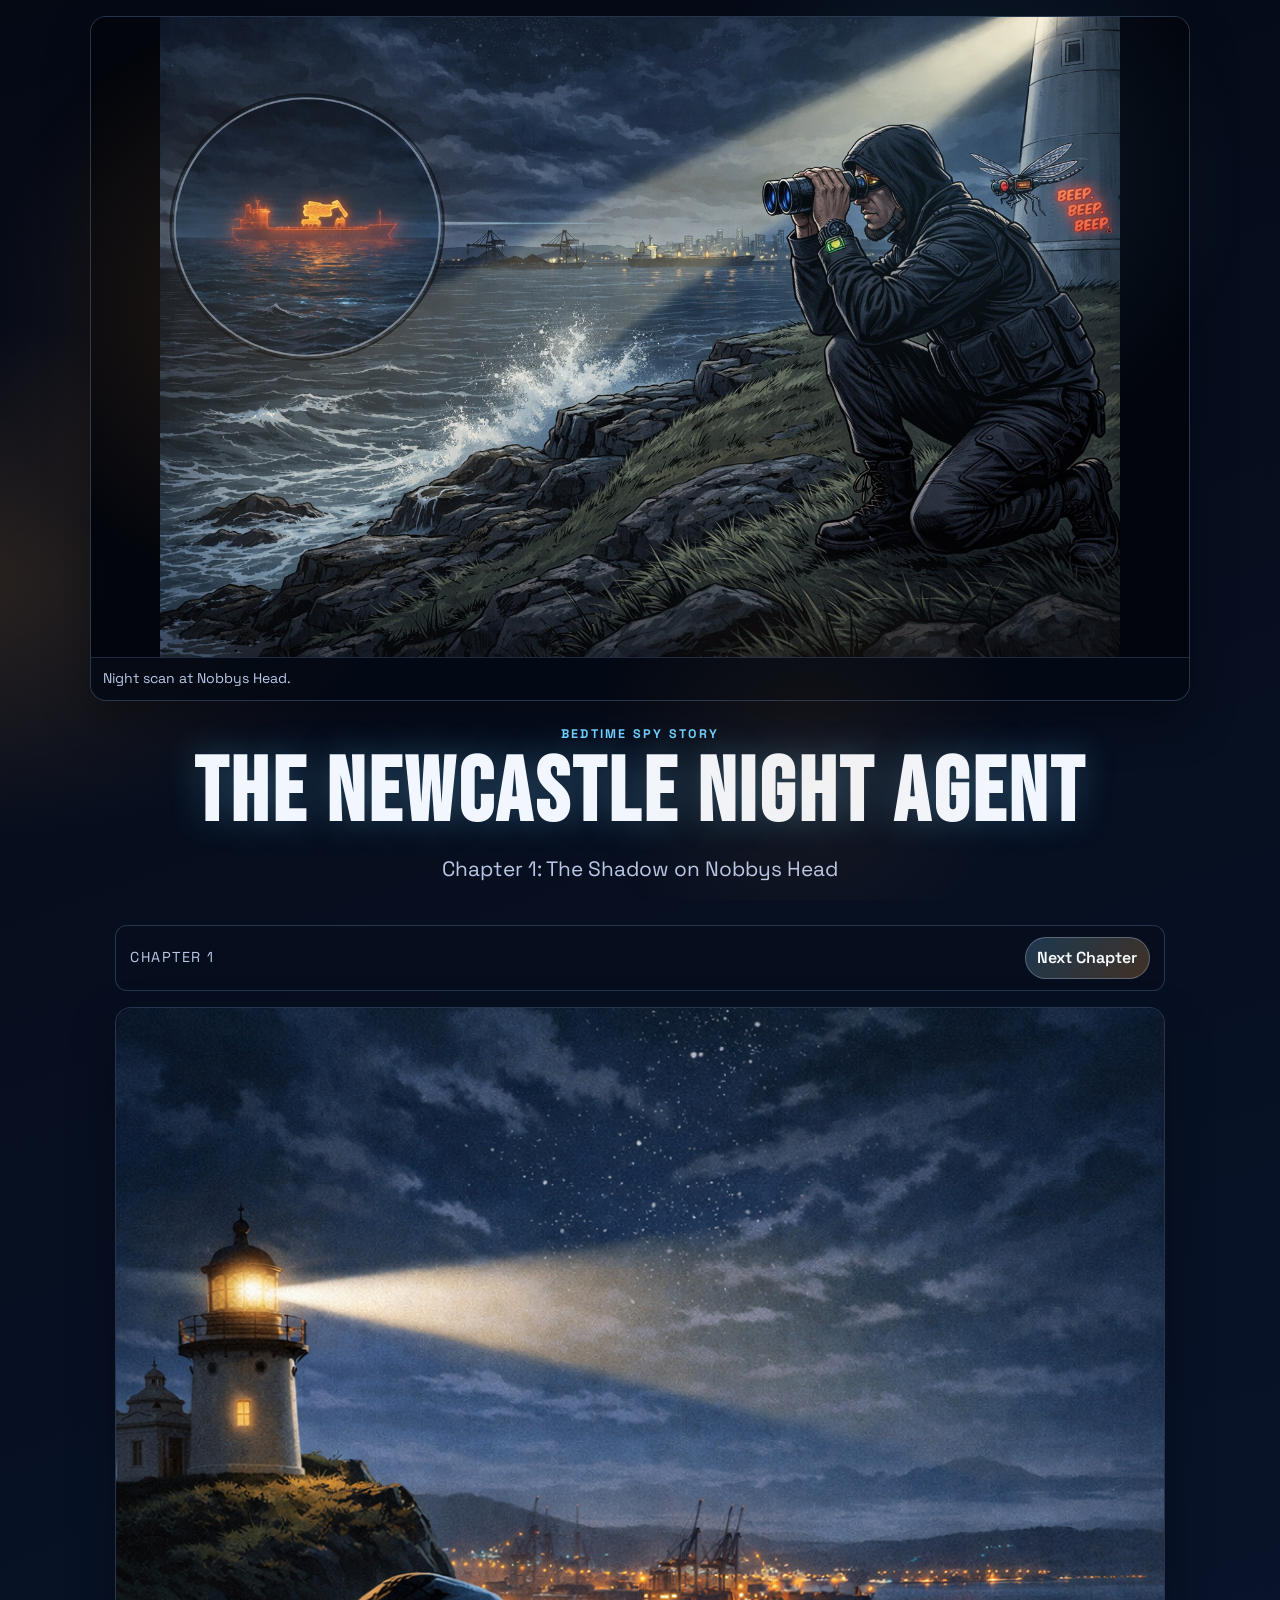
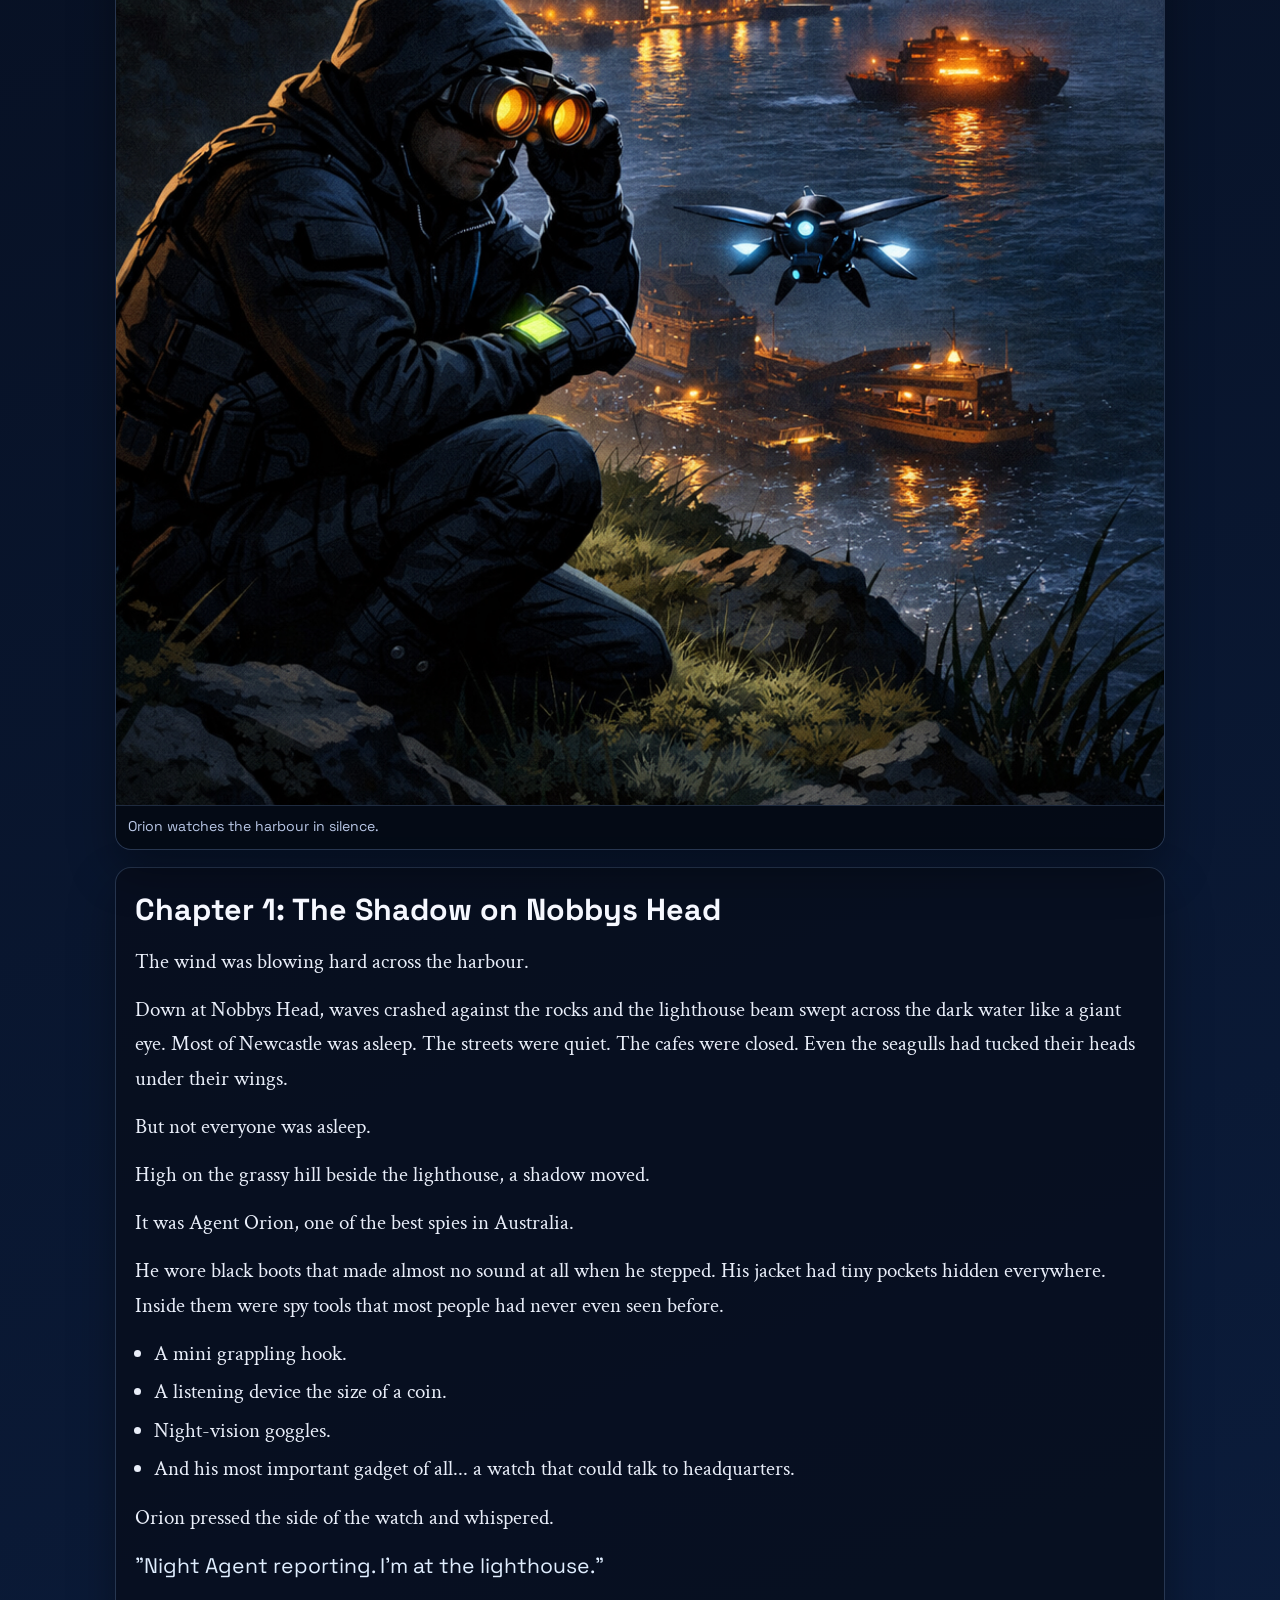
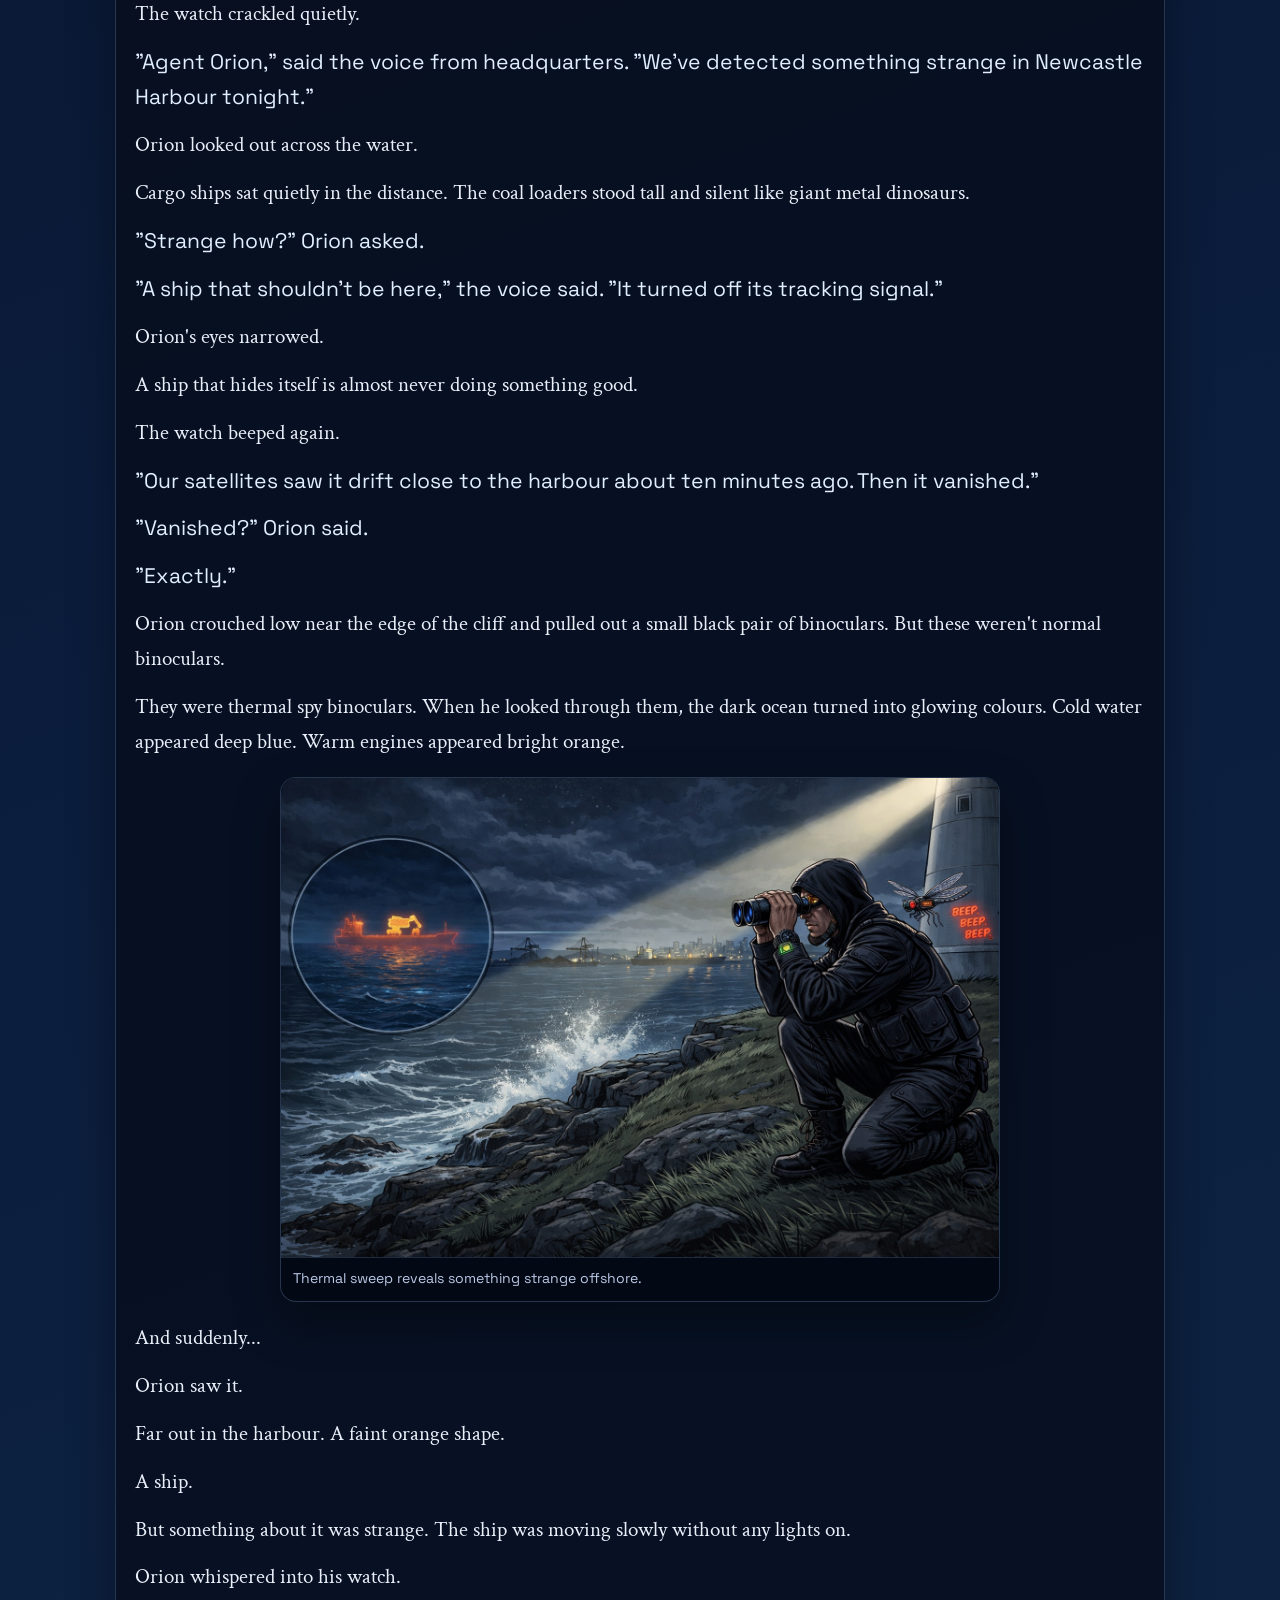
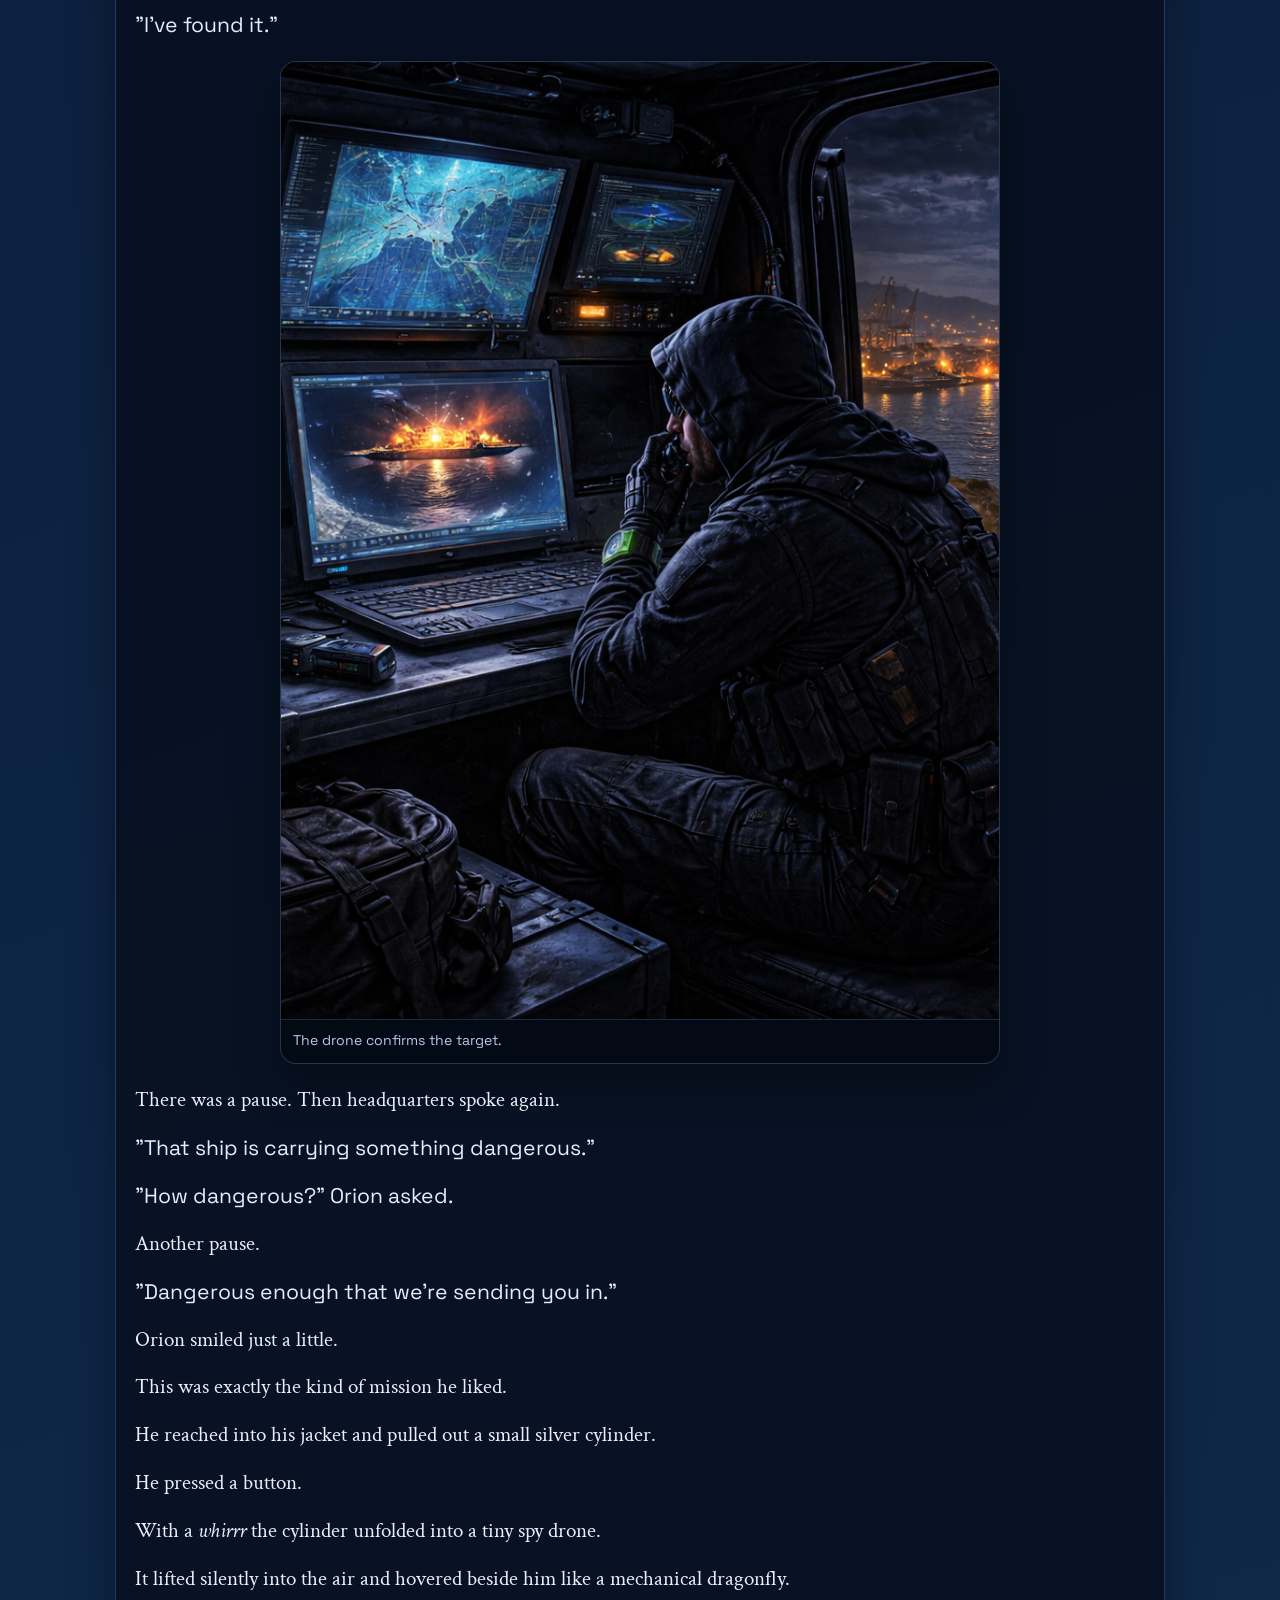
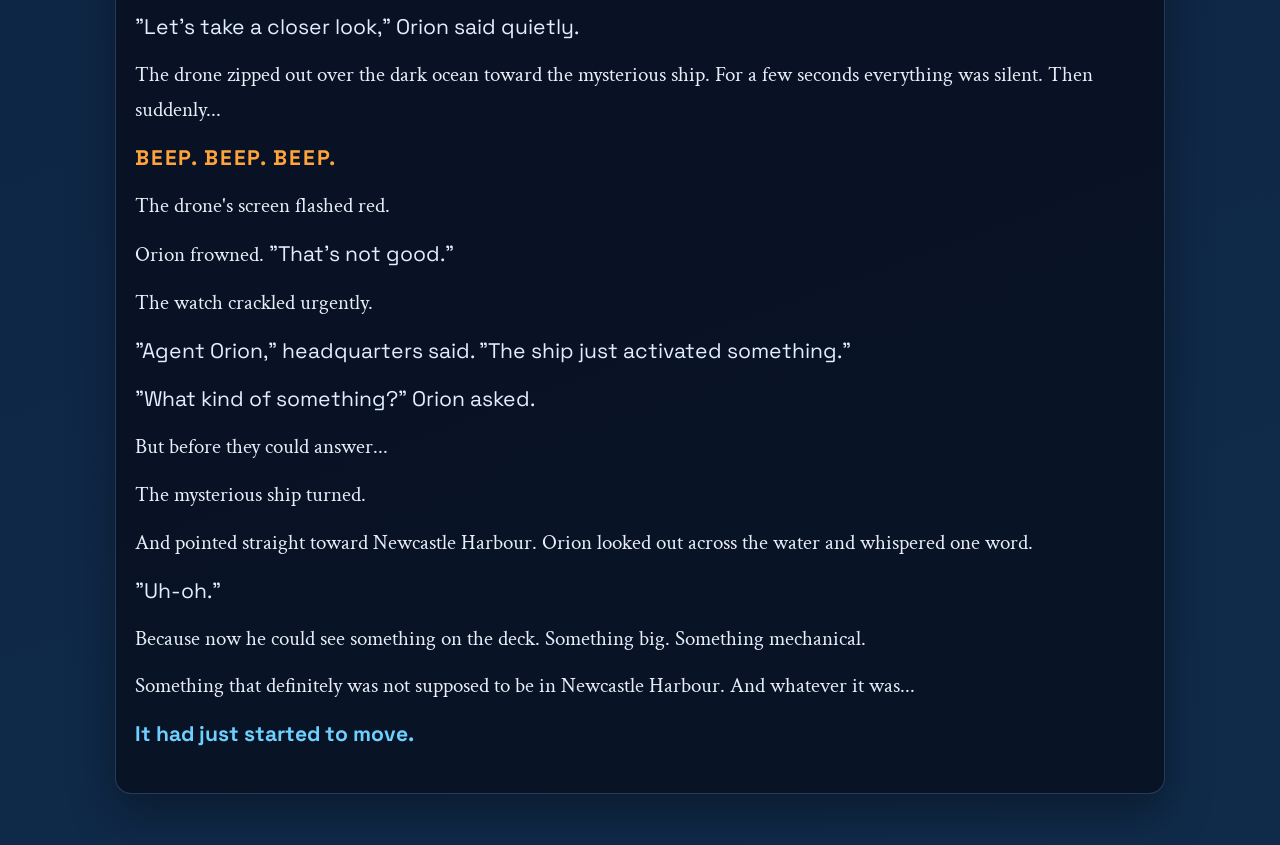
==== index.html @ 4c0b6233 "Build The Newcastle Night Agent chapters 1 and 2 site" ====
<!doctype html>
<html lang="en">
<head>
  <meta charset="UTF-8" />
  <meta name="viewport" content="width=device-width, initial-scale=1.0" />
  <title>The Newcastle Night Agent | Chapter 1</title>
  <meta name="description" content="Chapter 1 of The Newcastle Night Agent: The Shadow on Nobbys Head." />
  <link rel="preconnect" href="https://fonts.googleapis.com" />
  <link rel="preconnect" href="https://fonts.gstatic.com" crossorigin />
  <link href="https://fonts.googleapis.com/css2?family=Bebas+Neue&family=Crimson+Text:wght@400;600&family=Space+Grotesk:wght@400;600;700&display=swap" rel="stylesheet" />
  <link rel="stylesheet" href="styles.css" />
</head>
<body>
  <div class="ambient-glow" aria-hidden="true"></div>

  <section class="hero-image-shell" aria-label="Chapter 1 hero artwork">
    <figure class="story-image-frame hero-image-frame story-image-natural">
      <img src="images/chapter-1-hero.jpg" alt="Agent Orion scans Newcastle Harbour from the shoreline while a spy drone alerts him to a hidden ship." loading="eager" />
      <figcaption class="image-caption">Night scan at Nobbys Head.</figcaption>
    </figure>
  </section>

  <header class="hero">
    <p class="series-tag">Bedtime Spy Story</p>
    <h1>The Newcastle Night Agent</h1>
    <p class="subtitle">Chapter 1: The Shadow on Nobbys Head</p>
  </header>

  <main class="story-shell">
    <nav class="chapter-nav" aria-label="Chapter navigation">
      <span class="chapter-nav-label">Chapter 1</span>
      <a class="chapter-link" href="chapter-2.html">Next Chapter</a>
    </nav>

    <section class="chapter-images chapter-images-top" aria-label="Chapter 1 artwork">
      <figure class="story-image-frame">
        <img src="images/chapter-1-image-1.jpg" alt="Agent Orion watches Newcastle Harbour at night from a rooftop." loading="eager" />
        <figcaption class="image-caption">Orion watches the harbour in silence.</figcaption>
      </figure>
    </section>

    <article class="chapter-text">
      <h2>Chapter 1: The Shadow on Nobbys Head</h2>

      <p>The wind was blowing hard across the harbour.</p>

      <p>Down at Nobbys Head, waves crashed against the rocks and the lighthouse beam swept across the dark water like a giant eye. Most of Newcastle was asleep. The streets were quiet. The cafes were closed. Even the seagulls had tucked their heads under their wings.</p>

      <p>But not everyone was asleep.</p>

      <p>High on the grassy hill beside the lighthouse, a shadow moved.</p>

      <p>It was Agent Orion, one of the best spies in Australia.</p>

      <p>He wore black boots that made almost no sound at all when he stepped. His jacket had tiny pockets hidden everywhere. Inside them were spy tools that most people had never even seen before.</p>

      <ul>
        <li>A mini grappling hook.</li>
        <li>A listening device the size of a coin.</li>
        <li>Night-vision goggles.</li>
        <li>And his most important gadget of all... a watch that could talk to headquarters.</li>
      </ul>

      <p>Orion pressed the side of the watch and whispered.</p>

      <p class="dialogue">"Night Agent reporting. I'm at the lighthouse."</p>

      <p>The watch crackled quietly.</p>

      <p class="dialogue">"Agent Orion," said the voice from headquarters. "We've detected something strange in Newcastle Harbour tonight."</p>

      <p>Orion looked out across the water.</p>

      <p>Cargo ships sat quietly in the distance. The coal loaders stood tall and silent like giant metal dinosaurs.</p>

      <p class="dialogue">"Strange how?" Orion asked.</p>

      <p class="dialogue">"A ship that shouldn't be here," the voice said. "It turned off its tracking signal."</p>

      <p>Orion's eyes narrowed.</p>

      <p>A ship that hides itself is almost never doing something good.</p>

      <p>The watch beeped again.</p>

      <p class="dialogue">"Our satellites saw it drift close to the harbour about ten minutes ago. Then it vanished."</p>

      <p class="dialogue">"Vanished?" Orion said.</p>

      <p class="dialogue">"Exactly."</p>

      <p>Orion crouched low near the edge of the cliff and pulled out a small black pair of binoculars. But these weren't normal binoculars.</p>

      <p>They were thermal spy binoculars. When he looked through them, the dark ocean turned into glowing colours. Cold water appeared deep blue. Warm engines appeared bright orange.</p>

      <figure class="story-image-frame inline-story-image story-image-natural">
        <img src="images/chapter-1-hero.jpg" alt="Thermal watch over dark water as Agent Orion tracks a hidden ship." loading="lazy" />
        <figcaption class="image-caption">Thermal sweep reveals something strange offshore.</figcaption>
      </figure>

      <p>And suddenly...</p>

      <p>Orion saw it.</p>

      <p>Far out in the harbour. A faint orange shape.</p>

      <p>A ship.</p>

      <p>But something about it was strange. The ship was moving slowly without any lights on.</p>

      <p>Orion whispered into his watch.</p>

      <p class="dialogue">"I've found it."</p>

      <figure class="story-image-frame inline-story-image">
        <img src="images/chapter-1-image-2.jpg" alt="Agent Orion at Nobbys lighthouse with spy drone above Newcastle Harbour." loading="lazy" />
        <figcaption class="image-caption">The drone confirms the target.</figcaption>
      </figure>

      <p>There was a pause. Then headquarters spoke again.</p>

      <p class="dialogue">"That ship is carrying something dangerous."</p>

      <p class="dialogue">"How dangerous?" Orion asked.</p>

      <p>Another pause.</p>

      <p class="dialogue">"Dangerous enough that we're sending you in."</p>

      <p>Orion smiled just a little.</p>

      <p>This was exactly the kind of mission he liked.</p>

      <p>He reached into his jacket and pulled out a small silver cylinder.</p>

      <p>He pressed a button.</p>

      <p>With a <em>whirrr</em> the cylinder unfolded into a tiny spy drone.</p>

      <p>It lifted silently into the air and hovered beside him like a mechanical dragonfly.</p>

      <p class="dialogue">"Let's take a closer look," Orion said quietly.</p>

      <p>The drone zipped out over the dark ocean toward the mysterious ship. For a few seconds everything was silent. Then suddenly...</p>

      <p class="alarm">BEEP. BEEP. BEEP.</p>

      <p>The drone's screen flashed red.</p>

      <p>Orion frowned. <span class="dialogue-inline">"That's not good."</span></p>

      <p>The watch crackled urgently.</p>

      <p class="dialogue">"Agent Orion," headquarters said. "The ship just activated something."</p>

      <p class="dialogue">"What kind of something?" Orion asked.</p>

      <p>But before they could answer...</p>

      <p>The mysterious ship turned.</p>

      <p>And pointed straight toward Newcastle Harbour. Orion looked out across the water and whispered one word.</p>

      <p class="dialogue-inline">"Uh-oh."</p>

      <p>Because now he could see something on the deck. Something big. Something mechanical.</p>

      <p>Something that definitely was not supposed to be in Newcastle Harbour. And whatever it was...</p>

      <p class="cliffhanger">It had just started to move.</p>
    </article>
  </main>
</body>
</html>
---- styles.css ----
:root {
  --bg-night-0: #050914;
  --bg-night-1: #0b1c3b;
  --bg-night-2: #102b4a;
  --text-primary: #e9eef9;
  --text-secondary: #bac8e7;
  --accent-warm: #ffa43b;
  --accent-cool: #6fd0ff;
  --panel: rgba(7, 14, 28, 0.78);
  --panel-border: rgba(154, 194, 255, 0.22);
  --shadow: 0 20px 45px rgba(0, 0, 0, 0.35);
}

* {
  box-sizing: border-box;
}

body {
  margin: 0;
  min-height: 100vh;
  font-family: "Crimson Text", Georgia, serif;
  color: var(--text-primary);
  background:
    radial-gradient(1300px 600px at 82% -10%, rgba(111, 208, 255, 0.2), transparent 55%),
    radial-gradient(900px 500px at -5% 8%, rgba(255, 164, 59, 0.15), transparent 52%),
    linear-gradient(160deg, var(--bg-night-0) 0%, var(--bg-night-1) 48%, var(--bg-night-2) 100%);
  line-height: 1.65;
}

.ambient-glow {
  position: fixed;
  inset: 0;
  pointer-events: none;
  background-image: radial-gradient(circle at 22% 34%, rgba(255, 164, 59, 0.14), transparent 26%),
    radial-gradient(circle at 75% 20%, rgba(111, 208, 255, 0.12), transparent 24%),
    radial-gradient(circle at 63% 85%, rgba(255, 164, 59, 0.07), transparent 20%);
  animation: pulse 12s ease-in-out infinite alternate;
}

.hero {
  padding: 1.4rem 1.2rem 2.4rem;
  text-align: center;
}

.hero-image-shell {
  width: min(1100px, calc(100% - 1.4rem));
  margin: 1rem auto 0;
}

.hero-image-frame img {
  max-height: 72vh;
}

.series-tag {
  margin: 0;
  font-family: "Space Grotesk", sans-serif;
  text-transform: uppercase;
  letter-spacing: 0.18em;
  font-weight: 700;
  color: var(--accent-cool);
  font-size: 0.78rem;
}

h1 {
  margin: 0.5rem 0 0;
  font-family: "Bebas Neue", "Impact", sans-serif;
  letter-spacing: 0.04em;
  font-size: clamp(2.6rem, 8vw, 5.6rem);
  line-height: 0.95;
  color: #f2f7ff;
  text-shadow: 0 0 35px rgba(111, 208, 255, 0.3);
}

.subtitle {
  margin: 0.9rem 0 0;
  font-family: "Space Grotesk", sans-serif;
  color: var(--text-secondary);
  font-size: clamp(1rem, 2.2vw, 1.3rem);
}

.story-shell {
  width: min(1050px, calc(100% - 1.4rem));
  margin: 0 auto 3.2rem;
}

.chapter-nav {
  display: flex;
  justify-content: space-between;
  align-items: center;
  gap: 0.8rem;
  margin-bottom: 1rem;
  padding: 0.7rem 0.9rem;
  border-radius: 12px;
  background: rgba(7, 14, 28, 0.62);
  border: 1px solid var(--panel-border);
}

.chapter-nav-label {
  font-family: "Space Grotesk", sans-serif;
  font-size: 0.9rem;
  text-transform: uppercase;
  letter-spacing: 0.1em;
  color: var(--text-secondary);
}

.chapter-link {
  font-family: "Space Grotesk", sans-serif;
  font-weight: 600;
  text-decoration: none;
  color: #f7fbff;
  background: linear-gradient(135deg, rgba(111, 208, 255, 0.22), rgba(255, 164, 59, 0.24));
  border: 1px solid rgba(200, 225, 255, 0.3);
  padding: 0.42rem 0.72rem;
  border-radius: 999px;
}

.chapter-link:hover {
  filter: brightness(1.08);
}

.chapter-images {
  display: grid;
  grid-template-columns: repeat(2, minmax(0, 1fr));
  gap: 1rem;
  margin-bottom: 1.1rem;
}

.chapter-images-top {
  grid-template-columns: 1fr;
}

.story-image-frame {
  margin: 0;
  background: var(--panel);
  border: 1px solid var(--panel-border);
  border-radius: 16px;
  box-shadow: var(--shadow);
  overflow: hidden;
}

.story-image-frame img {
  width: 100%;
  display: block;
  object-fit: cover;
  aspect-ratio: 3 / 4;
  transition: transform 0.9s ease;
}

.story-image-frame:hover img {
  transform: scale(1.03);
}

.inline-story-image {
  width: min(720px, 100%);
  margin: 1.1rem auto 1.2rem;
}

.story-image-natural img {
  aspect-ratio: auto;
  object-fit: contain;
  max-height: 640px;
  background: rgba(2, 5, 12, 0.9);
}

.image-caption {
  margin: 0;
  padding: 0.55rem 0.75rem 0.65rem;
  font-family: "Space Grotesk", sans-serif;
  font-size: 0.88rem;
  color: var(--text-secondary);
  border-top: 1px solid rgba(154, 194, 255, 0.18);
  background: rgba(3, 8, 16, 0.6);
}

.chapter-text {
  padding: 1.5rem 1.2rem 1.7rem;
  border-radius: 16px;
  background: var(--panel);
  border: 1px solid var(--panel-border);
  box-shadow: var(--shadow);
}

.chapter-text h2 {
  margin: 0 0 1rem;
  font-family: "Space Grotesk", sans-serif;
  font-size: clamp(1.3rem, 4vw, 1.9rem);
  line-height: 1.2;
  color: #f6f8ff;
}

.chapter-text p {
  margin: 0 0 0.82rem;
  font-size: clamp(1.12rem, 2.6vw, 1.32rem);
}

.chapter-text ul {
  margin: 0.2rem 0 0.9rem 1.15rem;
  padding: 0;
}

.chapter-text li {
  margin-bottom: 0.22rem;
  font-size: clamp(1.12rem, 2.6vw, 1.32rem);
}

.dialogue,
.dialogue-inline {
  font-family: "Space Grotesk", sans-serif;
  color: #e0eeff;
}

.alarm {
  font-family: "Space Grotesk", sans-serif;
  font-weight: 700;
  letter-spacing: 0.08em;
  color: var(--accent-warm);
}

.cliffhanger {
  font-family: "Space Grotesk", sans-serif;
  font-weight: 700;
  color: var(--accent-cool);
}

@keyframes pulse {
  from {
    opacity: 0.56;
  }
  to {
    opacity: 0.84;
  }
}

@media (max-width: 840px) {
  .hero {
    padding-top: 1.1rem;
  }

  .chapter-images {
    grid-template-columns: 1fr;
  }

  .inline-story-image {
    width: 100%;
  }

  .story-shell {
    width: min(760px, calc(100% - 1rem));
  }

  .hero-image-shell {
    width: min(760px, calc(100% - 1rem));
    margin-top: 0.8rem;
  }

  .chapter-nav {
    padding: 0.62rem 0.74rem;
  }

  .chapter-link {
    padding: 0.36rem 0.62rem;
    font-size: 0.95rem;
  }
}
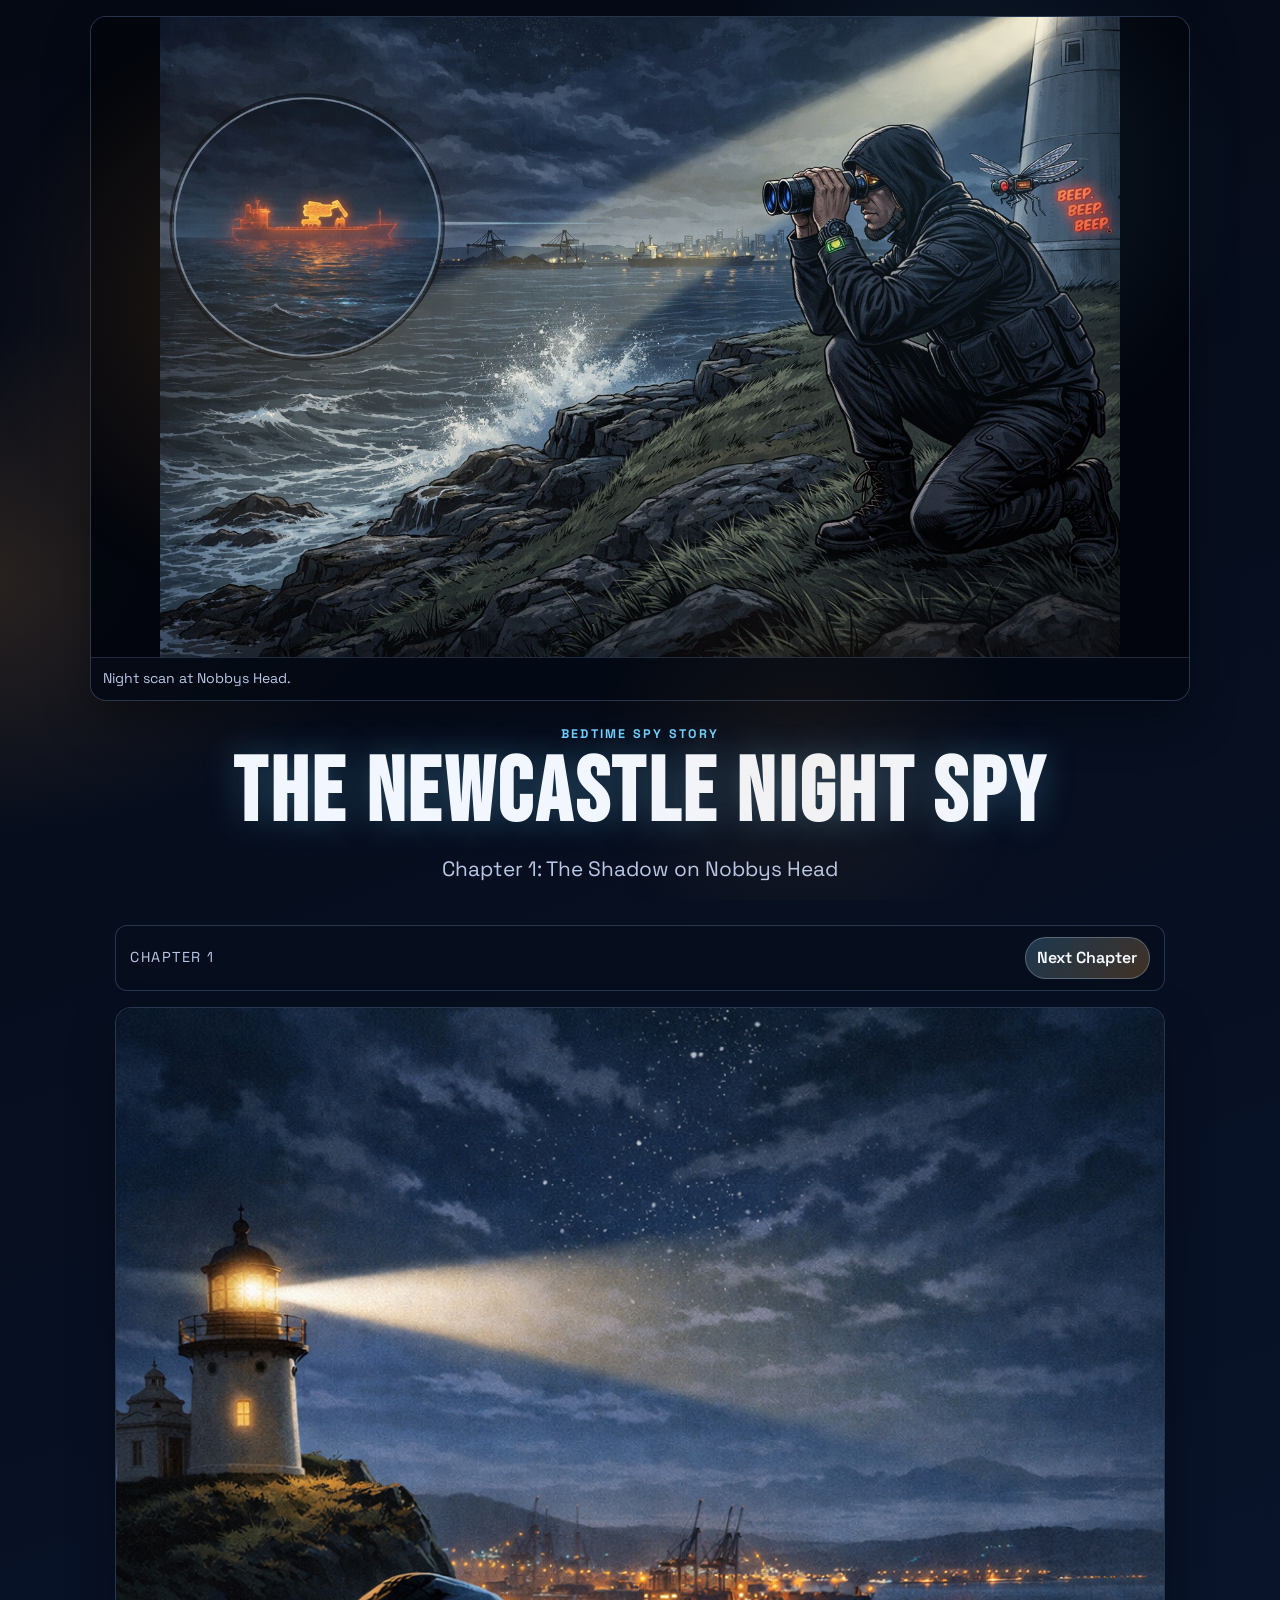
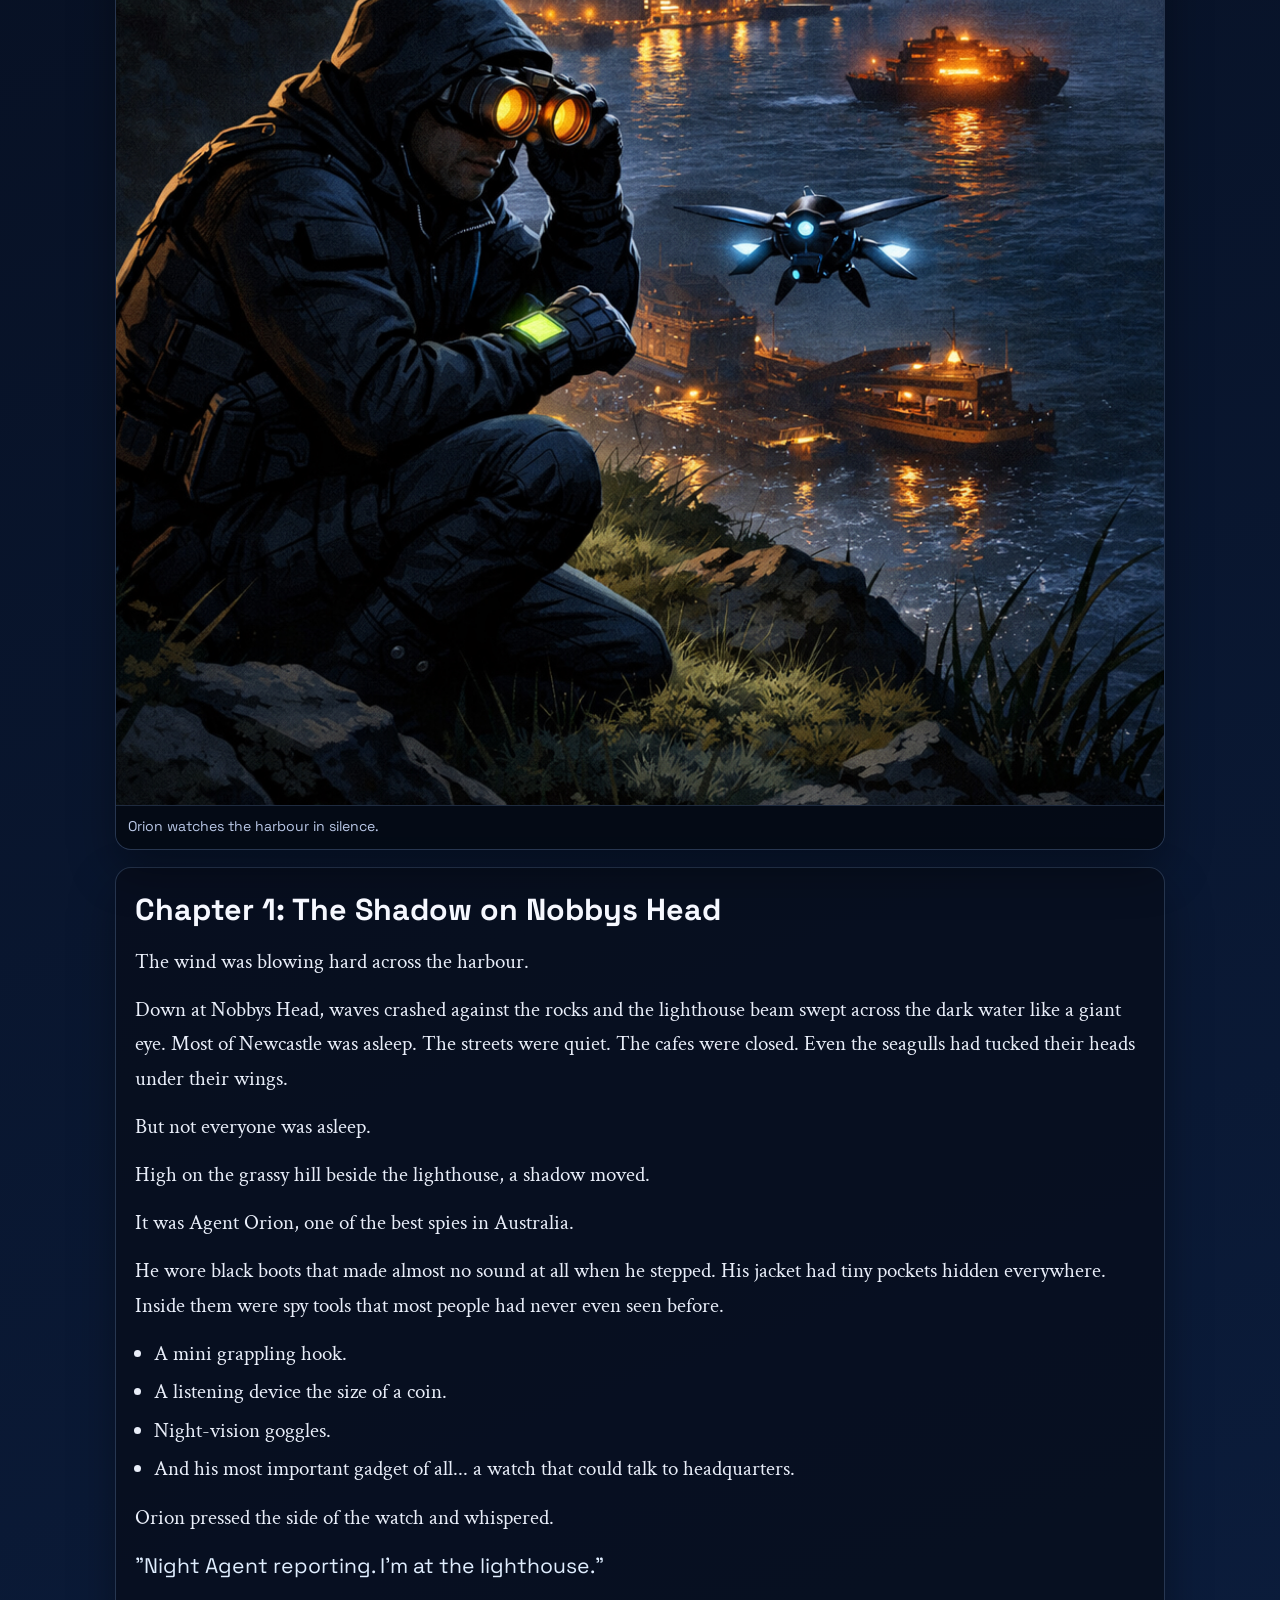
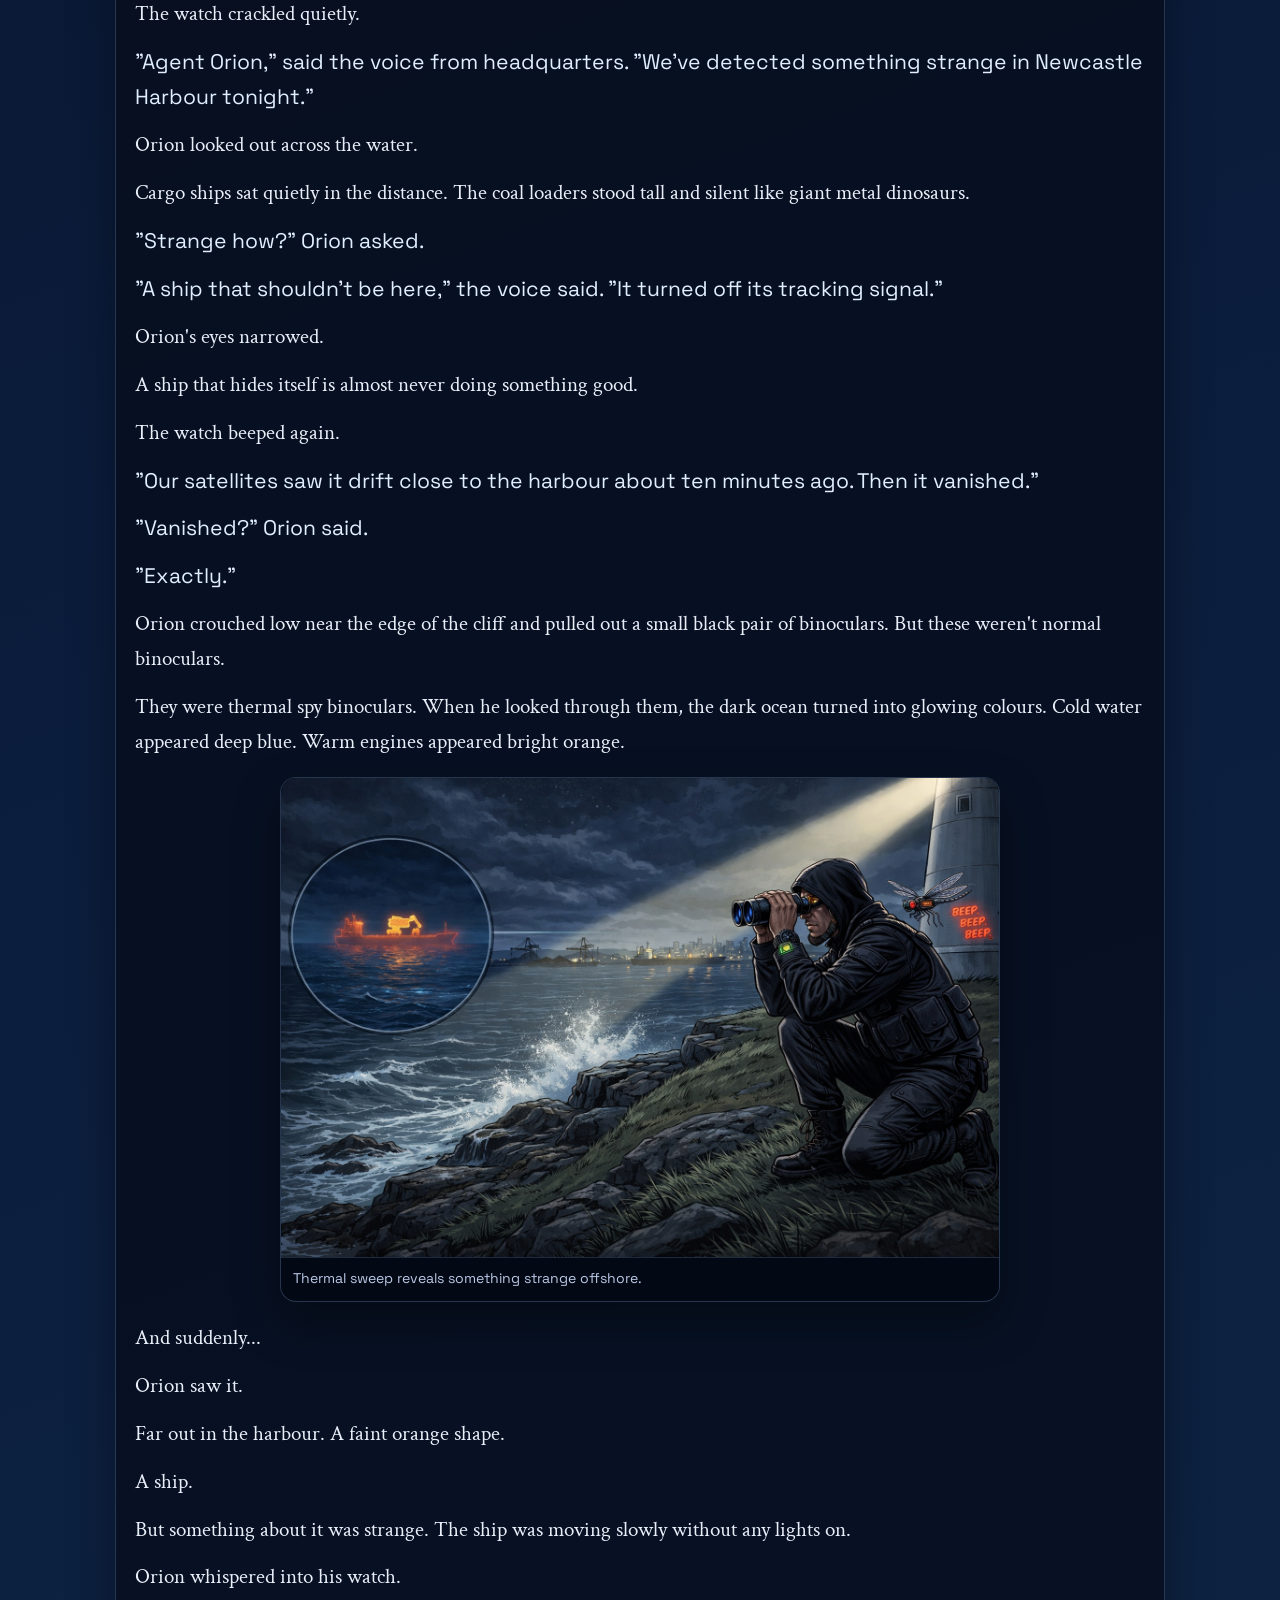
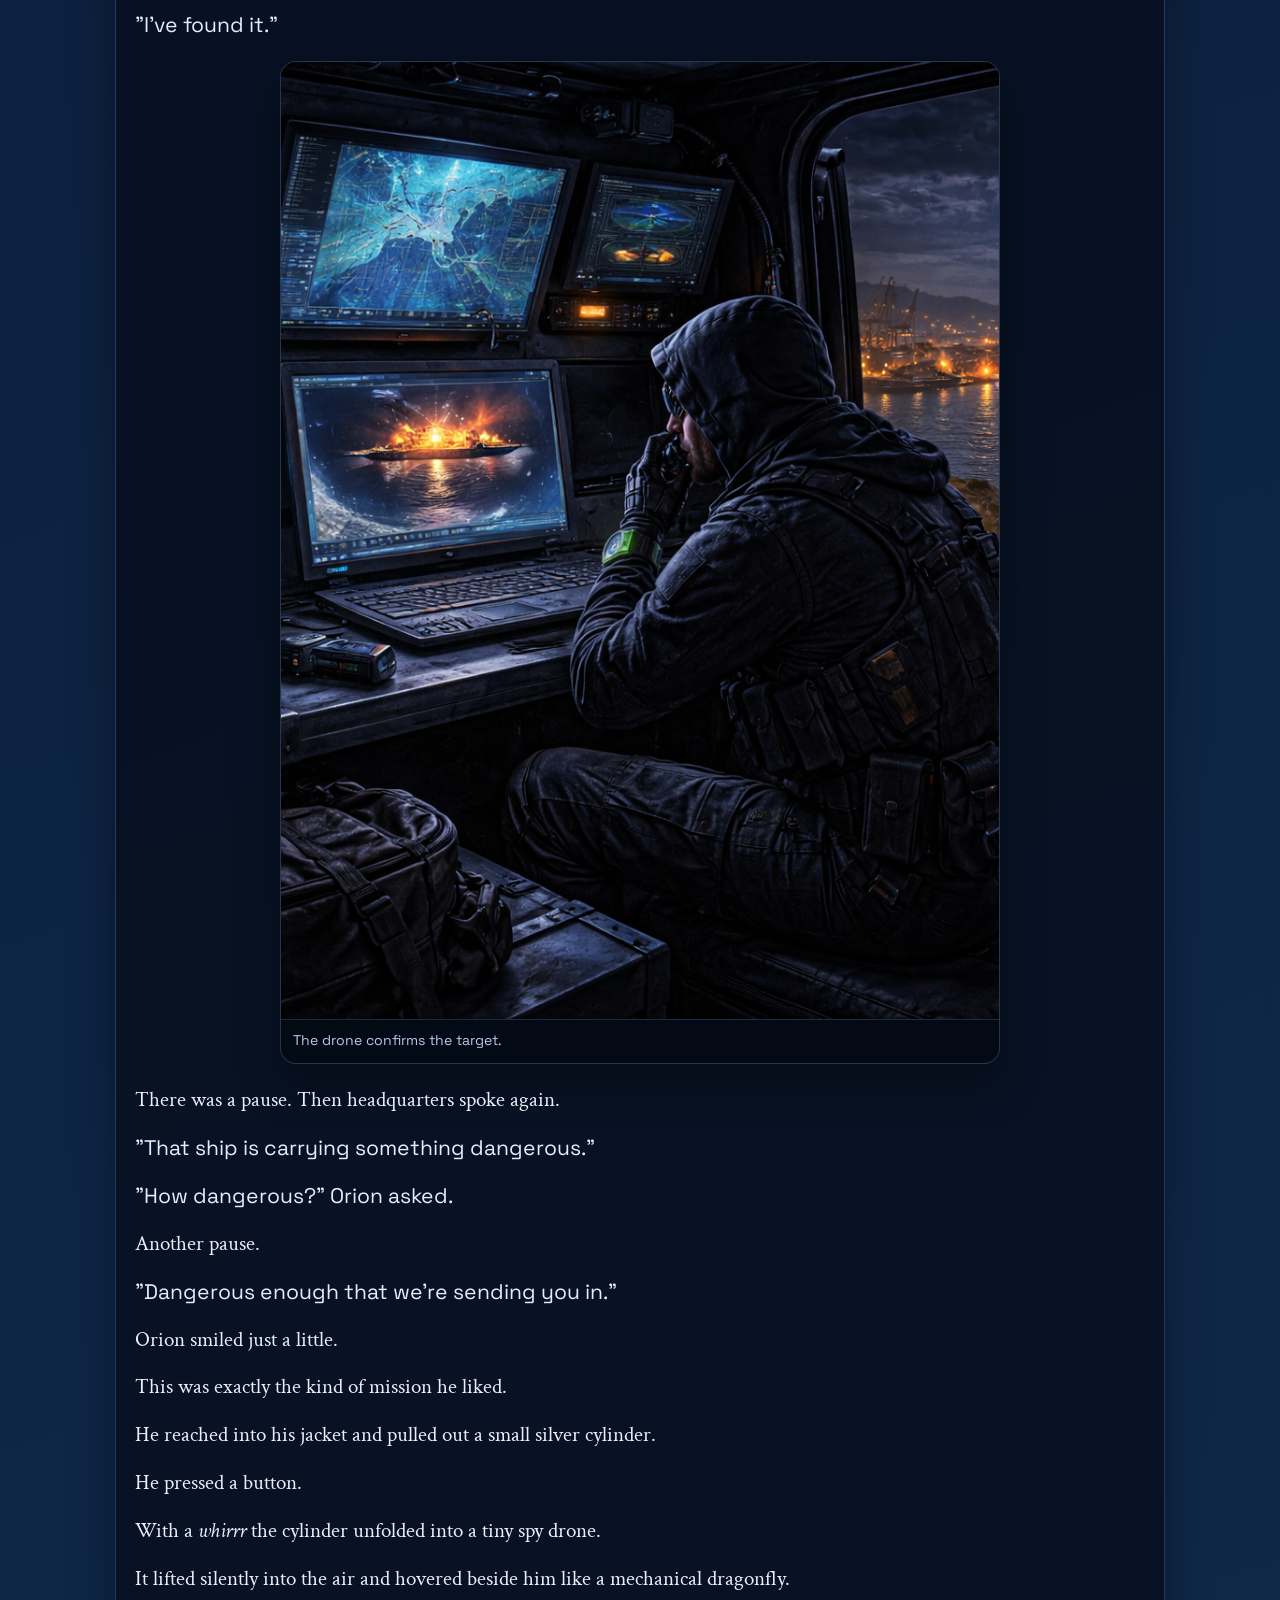
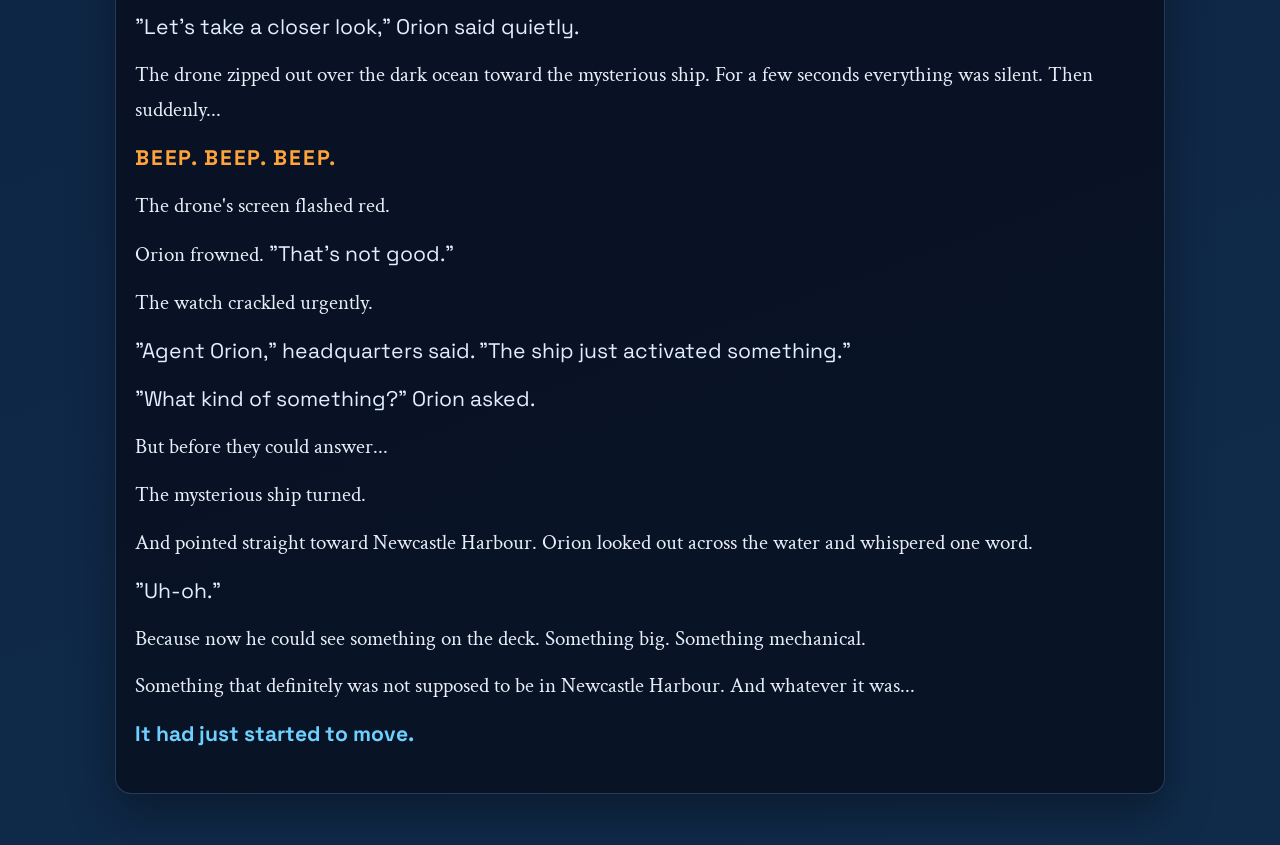
==== commit a31a4e84: "Rename story to The Newcastle Night Spy across site" ====
--- a/index.html
+++ b/index.html
@@ -3,8 +3,8 @@
 <head>
   <meta charset="UTF-8" />
   <meta name="viewport" content="width=device-width, initial-scale=1.0" />
-  <title>The Newcastle Night Agent | Chapter 1</title>
-  <meta name="description" content="Chapter 1 of The Newcastle Night Agent: The Shadow on Nobbys Head." />
+  <title>The Newcastle Night Spy | Chapter 1</title>
+  <meta name="description" content="Chapter 1 of The Newcastle Night Spy: The Shadow on Nobbys Head." />
   <link rel="preconnect" href="https://fonts.googleapis.com" />
   <link rel="preconnect" href="https://fonts.gstatic.com" crossorigin />
   <link href="https://fonts.googleapis.com/css2?family=Bebas+Neue&family=Crimson+Text:wght@400;600&family=Space+Grotesk:wght@400;600;700&display=swap" rel="stylesheet" />
@@ -22,7 +22,7 @@
 
   <header class="hero">
     <p class="series-tag">Bedtime Spy Story</p>
-    <h1>The Newcastle Night Agent</h1>
+    <h1>The Newcastle Night Spy</h1>
     <p class="subtitle">Chapter 1: The Shadow on Nobbys Head</p>
   </header>
 
